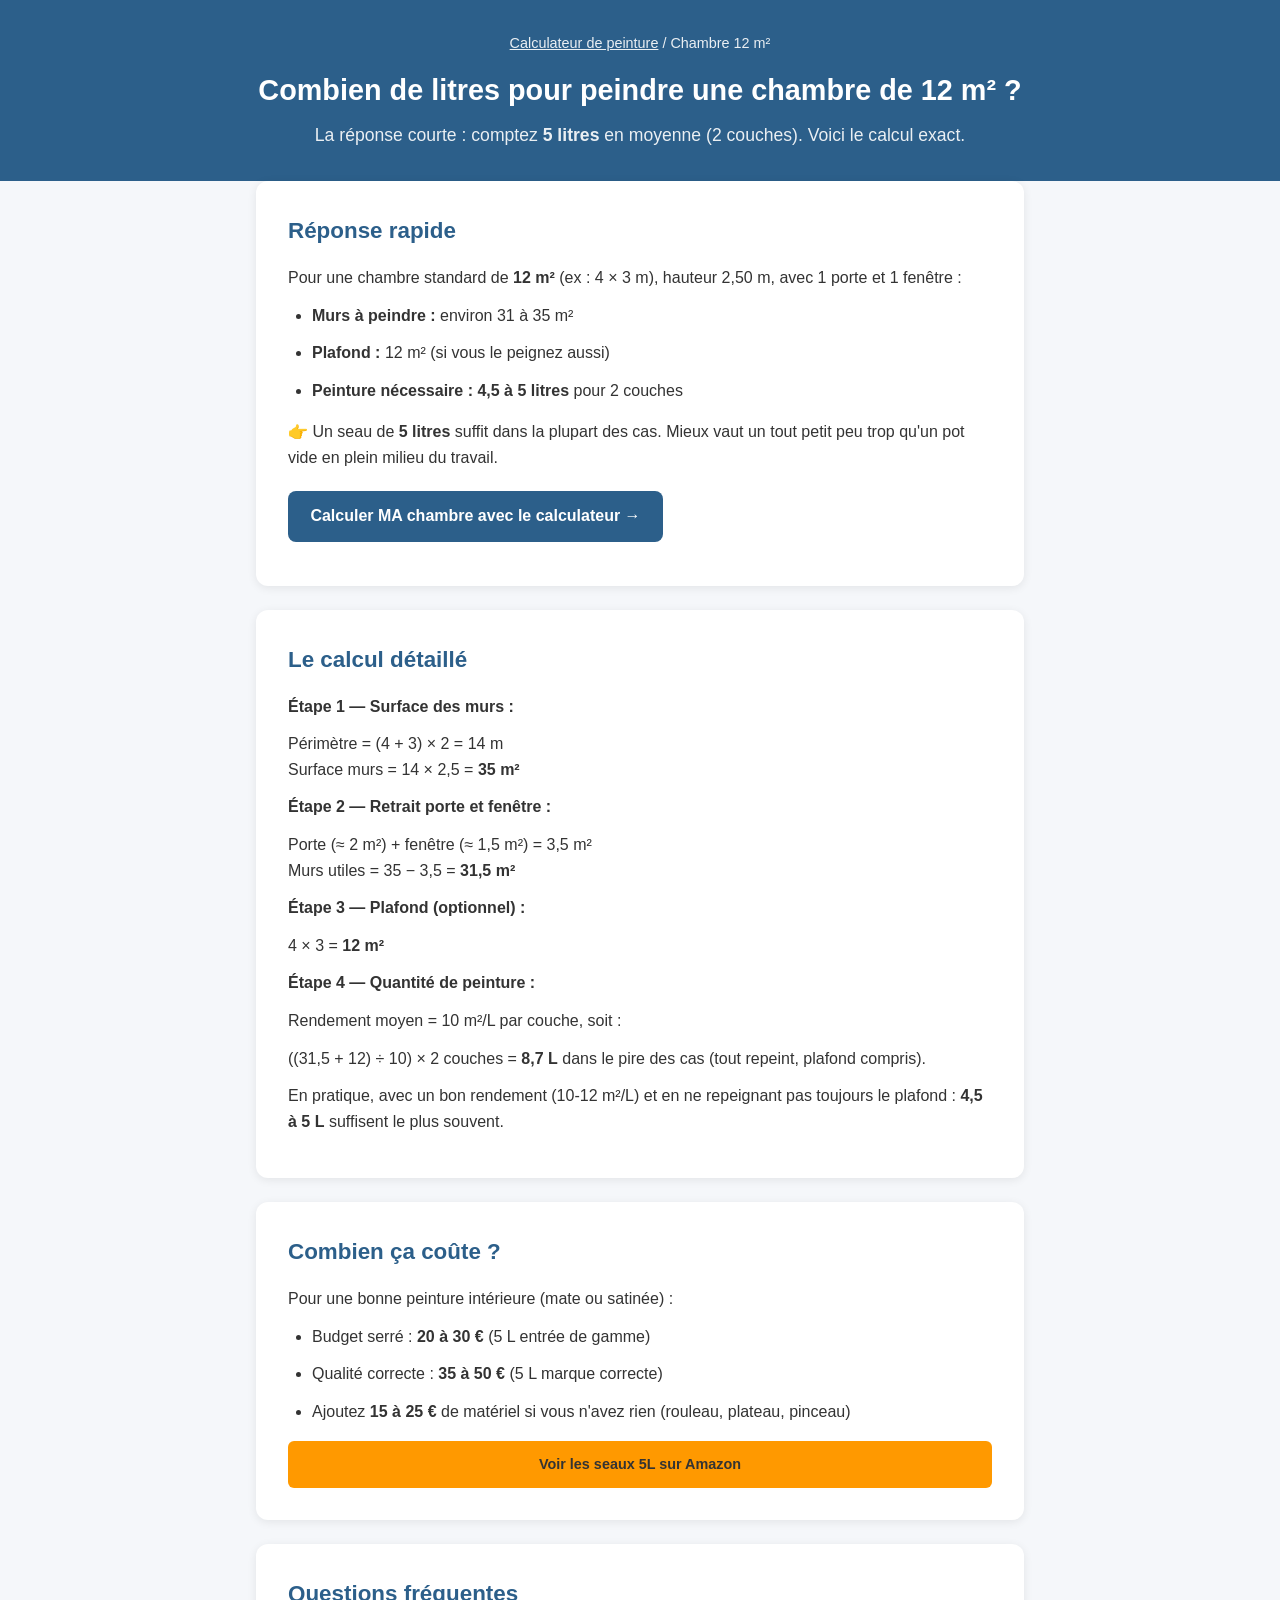
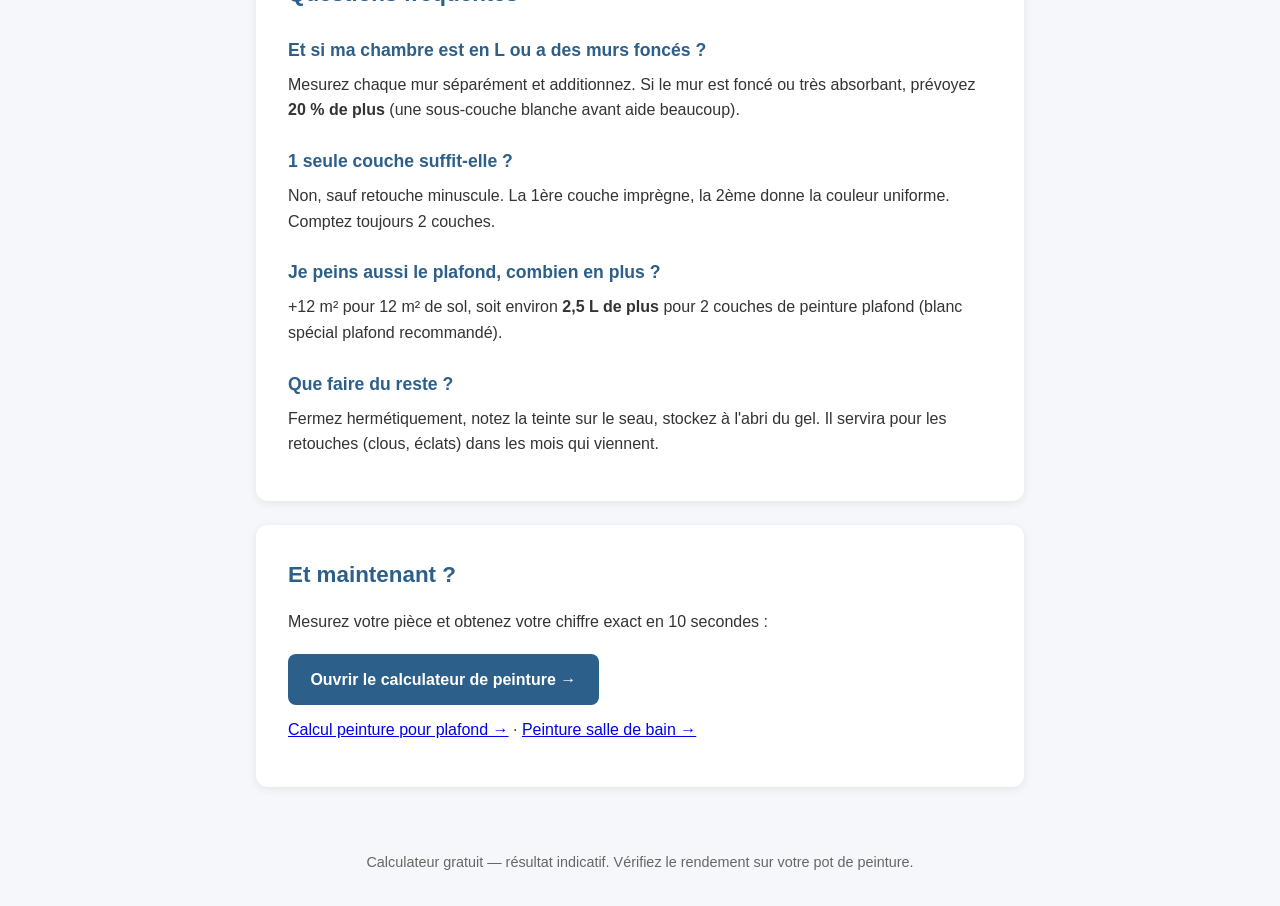
==== chambre-12-m2.html @ eaf4ab59 "3 articles SEO + navigation" ====
<!DOCTYPE html>
<html lang="fr">
<head>
    <meta charset="UTF-8">
    <meta name="viewport" content="width=device-width, initial-scale=1.0">
    <title>Combien de litres pour peindre une chambre de 12 m² ?</title>
    <meta name="description" content="Réponse exacte : combien de litres de peinture pour une chambre de 12 m² ? Calcul détaillé murs + plafond, budget et astuce pour ne pas en acheter trop.">
    <link rel="stylesheet" href="style.css">
</head>
<body>
    <header class="site-header">
        <div class="container">
            <p class="breadcrumb"><a href="index.html">Calculateur de peinture</a> / Chambre 12 m²</p>
            <h1>Combien de litres pour peindre une chambre de 12 m² ?</h1>
            <p class="subtitle">La réponse courte : comptez <strong>5 litres</strong> en moyenne (2 couches). Voici le calcul exact.</p>
        </div>
    </header>

    <main class="container">
        <section class="content-box">
            <h2>Réponse rapide</h2>
            <p>Pour une chambre standard de <strong>12 m²</strong> (ex : 4 × 3 m), hauteur 2,50 m, avec 1 porte et 1 fenêtre :</p>
            <ul>
                <li><strong>Murs à peindre :</strong> environ 31 à 35 m²</li>
                <li><strong>Plafond :</strong> 12 m² (si vous le peignez aussi)</li>
                <li><strong>Peinture nécessaire :</strong> <strong>4,5 à 5 litres</strong> pour 2 couches</li>
            </ul>
            <p>👉 Un seau de <strong>5 litres</strong> suffit dans la plupart des cas. Mieux vaut un tout petit peu trop qu'un pot vide en plein milieu du travail.</p>
            <p><a class="btn-link" href="index.html">Calculer MA chambre avec le calculateur →</a></p>
        </section>

        <section class="content-box">
            <h2>Le calcul détaillé</h2>
            <p><strong>Étape 1 — Surface des murs :</strong></p>
            <p>Périmètre = (4 + 3) × 2 = 14 m<br>
            Surface murs = 14 × 2,5 = <strong>35 m²</strong></p>
            <p><strong>Étape 2 — Retrait porte et fenêtre :</strong></p>
            <p>Porte (≈ 2 m²) + fenêtre (≈ 1,5 m²) = 3,5 m²<br>
            Murs utiles = 35 − 3,5 = <strong>31,5 m²</strong></p>
            <p><strong>Étape 3 — Plafond (optionnel) :</strong></p>
            <p>4 × 3 = <strong>12 m²</strong></p>
            <p><strong>Étape 4 — Quantité de peinture :</strong></p>
            <p>Rendement moyen = 10 m²/L par couche, soit :</p>
            <p>((31,5 + 12) ÷ 10) × 2 couches = <strong>8,7 L</strong> dans le pire des cas (tout repeint, plafond compris).</p>
            <p>En pratique, avec un bon rendement (10-12 m²/L) et en ne repeignant pas toujours le plafond : <strong>4,5 à 5 L</strong> suffisent le plus souvent.</p>
        </section>

        <section class="content-box">
            <h2>Combien ça coûte ?</h2>
            <p>Pour une bonne peinture intérieure (mate ou satinée) :</p>
            <ul>
                <li>Budget serré : <strong>20 à 30 €</strong> (5 L entrée de gamme)</li>
                <li>Qualité correcte : <strong>35 à 50 €</strong> (5 L marque correcte)</li>
                <li>Ajoutez <strong>15 à 25 €</strong> de matériel si vous n'avez rien (rouleau, plateau, pinceau)</li>
            </ul>
            <div class="buy-links">
                <a href="https://www.amazon.fr/s?k=peinture+interieur+5L&tag=techiaactu21-21" target="_blank" rel="noopener">Voir les seaux 5L sur Amazon</a>
            </div>
        </section>

        <section class="content-box faq">
            <h2>Questions fréquentes</h2>

            <h3>Et si ma chambre est en L ou a des murs foncés ?</h3>
            <p>Mesurez chaque mur séparément et additionnez. Si le mur est foncé ou très absorbant, prévoyez <strong>20 % de plus</strong> (une sous-couche blanche avant aide beaucoup).</p>

            <h3>1 seule couche suffit-elle ?</h3>
            <p>Non, sauf retouche minuscule. La 1ère couche imprègne, la 2ème donne la couleur uniforme. Comptez toujours 2 couches.</p>

            <h3>Je peins aussi le plafond, combien en plus ?</h3>
            <p>+12 m² pour 12 m² de sol, soit environ <strong>2,5 L de plus</strong> pour 2 couches de peinture plafond (blanc spécial plafond recommandé).</p>

            <h3>Que faire du reste ?</h3>
            <p>Fermez hermétiquement, notez la teinte sur le seau, stockez à l'abri du gel. Il servira pour les retouches (clous, éclats) dans les mois qui viennent.</p>
        </section>

        <section class="content-box">
            <h2>Et maintenant ?</h2>
            <p>Mesurez votre pièce et obtenez votre chiffre exact en 10 secondes :</p>
            <p><a class="btn-link" href="index.html">Ouvrir le calculateur de peinture →</a></p>
            <p><a href="peinture-plafond.html">Calcul peinture pour plafond →</a> · <a href="peinture-salle-de-bain.html">Peinture salle de bain →</a></p>
        </section>
    </main>

    <footer class="site-footer">
        <div class="container">
            <p>Calculateur gratuit — résultat indicatif. Vérifiez le rendement sur votre pot de peinture.</p>
        </div>
    </footer>
</body>
</html>
---- style.css ----
* {
    box-sizing: border-box;
    margin: 0;
    padding: 0;
}

body {
    font-family: -apple-system, BlinkMacSystemFont, "Segoe UI", Roboto, sans-serif;
    line-height: 1.6;
    color: #333;
    background: #f5f7fa;
}

.container {
    max-width: 800px;
    margin: 0 auto;
    padding: 0 1rem;
}

.site-header {
    background: #2c5f8a;
    color: white;
    padding: 2rem 0;
    text-align: center;
}

h1 {
    font-size: 1.8rem;
    margin-bottom: 0.5rem;
}

.subtitle {
    opacity: 0.9;
    font-size: 1.1rem;
}

.calculator-box {
    background: white;
    border-radius: 12px;
    padding: 2rem;
    margin: 2rem auto;
    box-shadow: 0 2px 10px rgba(0,0,0,0.08);
}

h2 {
    color: #2c5f8a;
    margin-bottom: 1rem;
    font-size: 1.4rem;
}

.form-grid {
    display: grid;
    grid-template-columns: repeat(auto-fit, minmax(200px, 1fr));
    gap: 1rem;
    margin-bottom: 1rem;
}

label {
    display: flex;
    flex-direction: column;
    font-weight: 500;
    font-size: 0.9rem;
}

input, select {
    padding: 0.75rem;
    border: 2px solid #e1e8ed;
    border-radius: 6px;
    font-size: 1rem;
    margin-top: 0.25rem;
}

input:focus, select:focus {
    outline: none;
    border-color: #2c5f8a;
}

.checkbox-row {
    display: flex;
    gap: 2rem;
    margin-bottom: 1.5rem;
    flex-wrap: wrap;
}

.checkbox-row label {
    flex-direction: row;
    align-items: center;
    gap: 0.5rem;
    cursor: pointer;
}

.checkbox-row input {
    width: 1.1rem;
    height: 1.1rem;
    margin-top: 0;
}

button {
    background: #2c5f8a;
    color: white;
    border: none;
    padding: 1rem 2rem;
    font-size: 1.1rem;
    font-weight: 600;
    border-radius: 8px;
    cursor: pointer;
    width: 100%;
    transition: background 0.2s;
}

button:hover {
    background: #1e4a6e;
}

.results {
    margin-top: 2rem;
    padding-top: 2rem;
    border-top: 2px solid #e1e8ed;
}

.result-grid {
    display: grid;
    grid-template-columns: repeat(auto-fit, minmax(150px, 1fr));
    gap: 1rem;
    margin-bottom: 1rem;
}

.result-card {
    background: #f0f4f8;
    padding: 1.5rem;
    border-radius: 8px;
    text-align: center;
}

.result-label {
    display: block;
    font-size: 0.85rem;
    color: #666;
    margin-bottom: 0.5rem;
}

.result-value {
    display: block;
    font-size: 1.5rem;
    font-weight: 700;
    color: #2c5f8a;
}

.result-tip {
    background: #fff3cd;
    padding: 1rem;
    border-radius: 6px;
    margin-bottom: 1rem;
    font-size: 0.95rem;
}

.buy-links {
    display: flex;
    gap: 1rem;
    flex-wrap: wrap;
    margin-top: 1rem;
}

.buy-links a {
    flex: 1;
    min-width: 200px;
    background: #ff9900;
    color: #333;
    text-decoration: none;
    padding: 0.75rem;
    border-radius: 6px;
    text-align: center;
    font-weight: 600;
    font-size: 0.9rem;
}

.buy-links a:hover {
    background: #e68a00;
}

.content-box {
    background: white;
    border-radius: 12px;
    padding: 2rem;
    margin-bottom: 1.5rem;
    box-shadow: 0 2px 10px rgba(0,0,0,0.08);
}

.content-box p, .content-box li {
    margin-bottom: 0.75rem;
}

.content-box ol, .content-box ul {
    padding-left: 1.5rem;
    margin-bottom: 1rem;
}

.faq h3 {
    color: #2c5f8a;
    margin-top: 1.5rem;
    margin-bottom: 0.5rem;
    font-size: 1.1rem;
}

.site-footer {
    text-align: center;
    padding: 2rem;
    color: #666;
    font-size: 0.9rem;
    margin-top: 2rem;
}

.breadcrumb {
    font-size: 0.9rem;
    margin-bottom: 0.75rem;
    opacity: 0.9;
}

.breadcrumb a {
    color: white;
}

.articles-nav {
    background: #e8f0f7;
    border-radius: 8px;
    padding: 1rem 1.25rem;
    margin-bottom: 1.5rem;
    font-size: 0.95rem;
}

.articles-nav a {
    color: #2c5f8a;
    font-weight: 600;
    margin-right: 0.25rem;
}

.btn-link {
    display: inline-block;
    background: #2c5f8a;
    color: white !important;
    text-decoration: none;
    padding: 0.8rem 1.4rem;
    border-radius: 8px;
    font-weight: 600;
    margin-top: 0.5rem;
}

.btn-link:hover {
    background: #1e4a6e;
}

.table {
    width: 100%;
    border-collapse: collapse;
    margin: 1rem 0;
    font-size: 0.95rem;
}

.table th, .table td {
    border: 1px solid #e1e8ed;
    padding: 0.65rem 0.75rem;
    text-align: left;
}

.table th {
    background: #2c5f8a;
    color: white;
}

.table tr:nth-child(even) {
    background: #f5f7fa;
}

@media (max-width: 600px) {
    h1 {
        font-size: 1.4rem;
    }
    
    .calculator-box, .content-box {
        padding: 1.5rem;
    }
    
    .checkbox-row {
        flex-direction: column;
        gap: 1rem;
    }
}
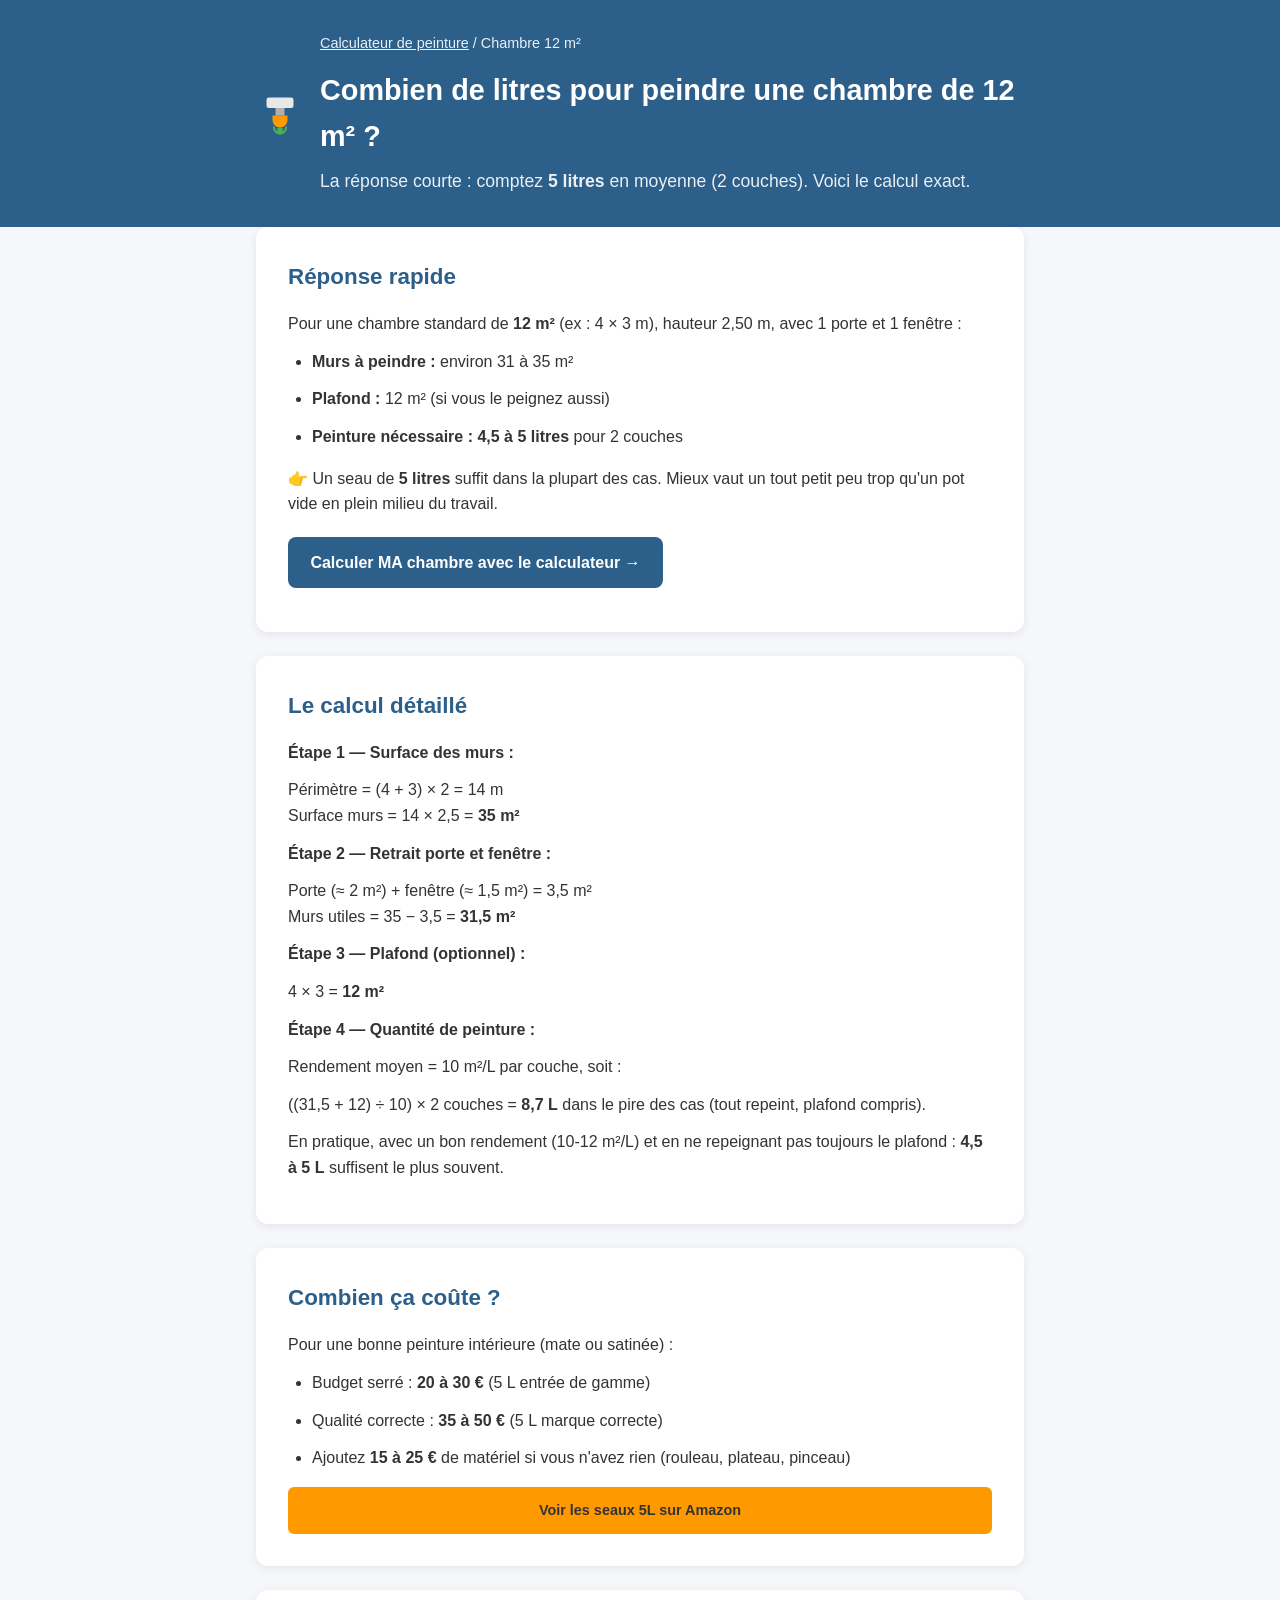
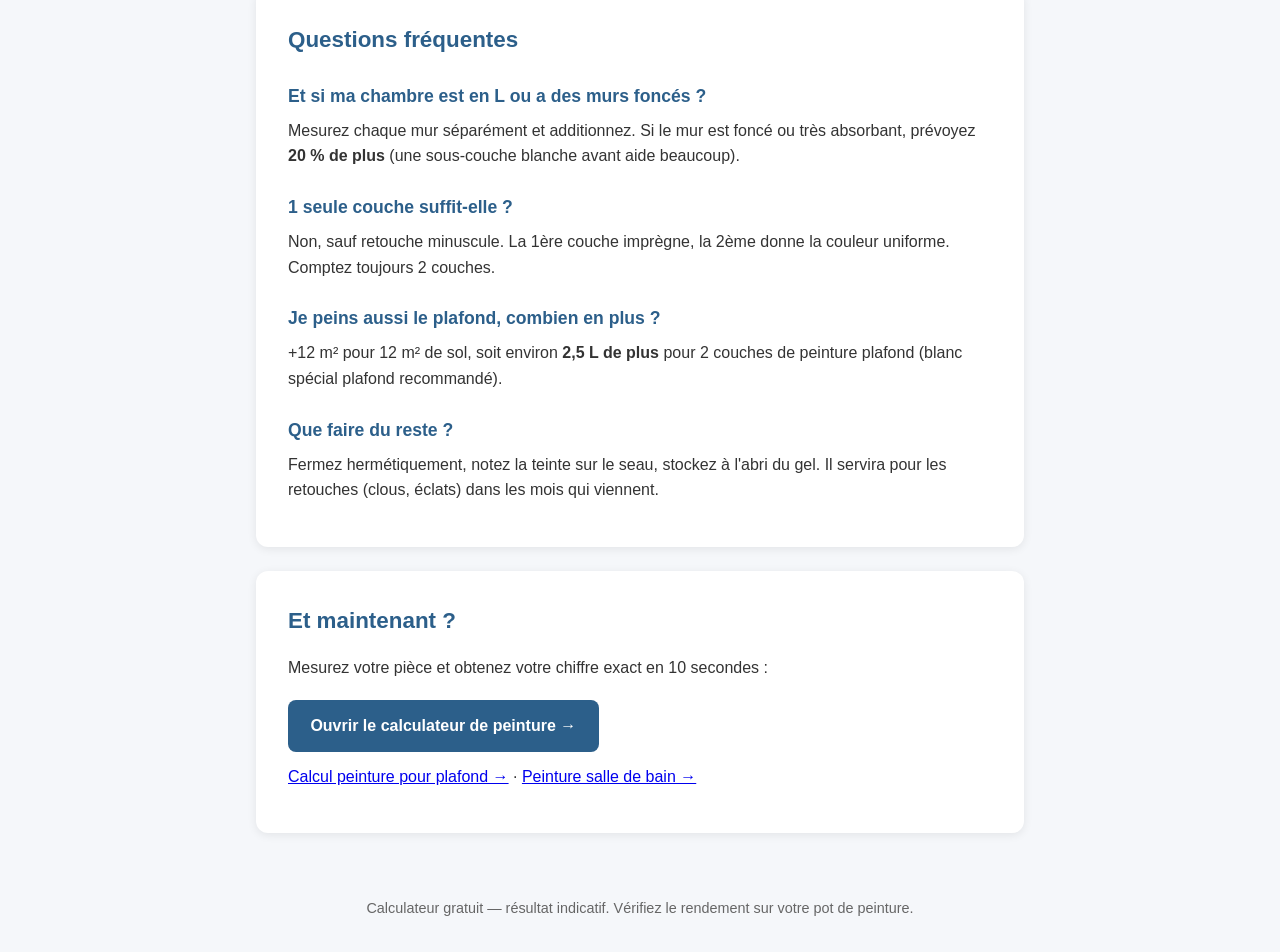
==== commit 67dccff8: "Logo site" ====
--- a/chambre-12-m2.html
+++ b/chambre-12-m2.html
@@ -9,10 +9,13 @@
 </head>
 <body>
     <header class="site-header">
-        <div class="container">
-            <p class="breadcrumb"><a href="index.html">Calculateur de peinture</a> / Chambre 12 m²</p>
-            <h1>Combien de litres pour peindre une chambre de 12 m² ?</h1>
-            <p class="subtitle">La réponse courte : comptez <strong>5 litres</strong> en moyenne (2 couches). Voici le calcul exact.</p>
+        <div class="container header-flex">
+            <img src="logo.svg" alt="Logo" class="logo" width="48" height="48">
+            <div>
+                <p class="breadcrumb"><a href="index.html">Calculateur de peinture</a> / Chambre 12 m²</p>
+                <h1>Combien de litres pour peindre une chambre de 12 m² ?</h1>
+                <p class="subtitle">La réponse courte : comptez <strong>5 litres</strong> en moyenne (2 couches). Voici le calcul exact.</p>
+            </div>
         </div>
     </header>
 
--- a/style.css
+++ b/style.css
@@ -22,6 +22,19 @@
     color: white;
     padding: 2rem 0;
     text-align: center;
+}
+
+.header-flex {
+    display: flex;
+    align-items: center;
+    justify-content: center;
+    gap: 1rem;
+    text-align: left;
+}
+
+.logo {
+    flex-shrink: 0;
+    border-radius: 12px;
 }
 
 h1 {
